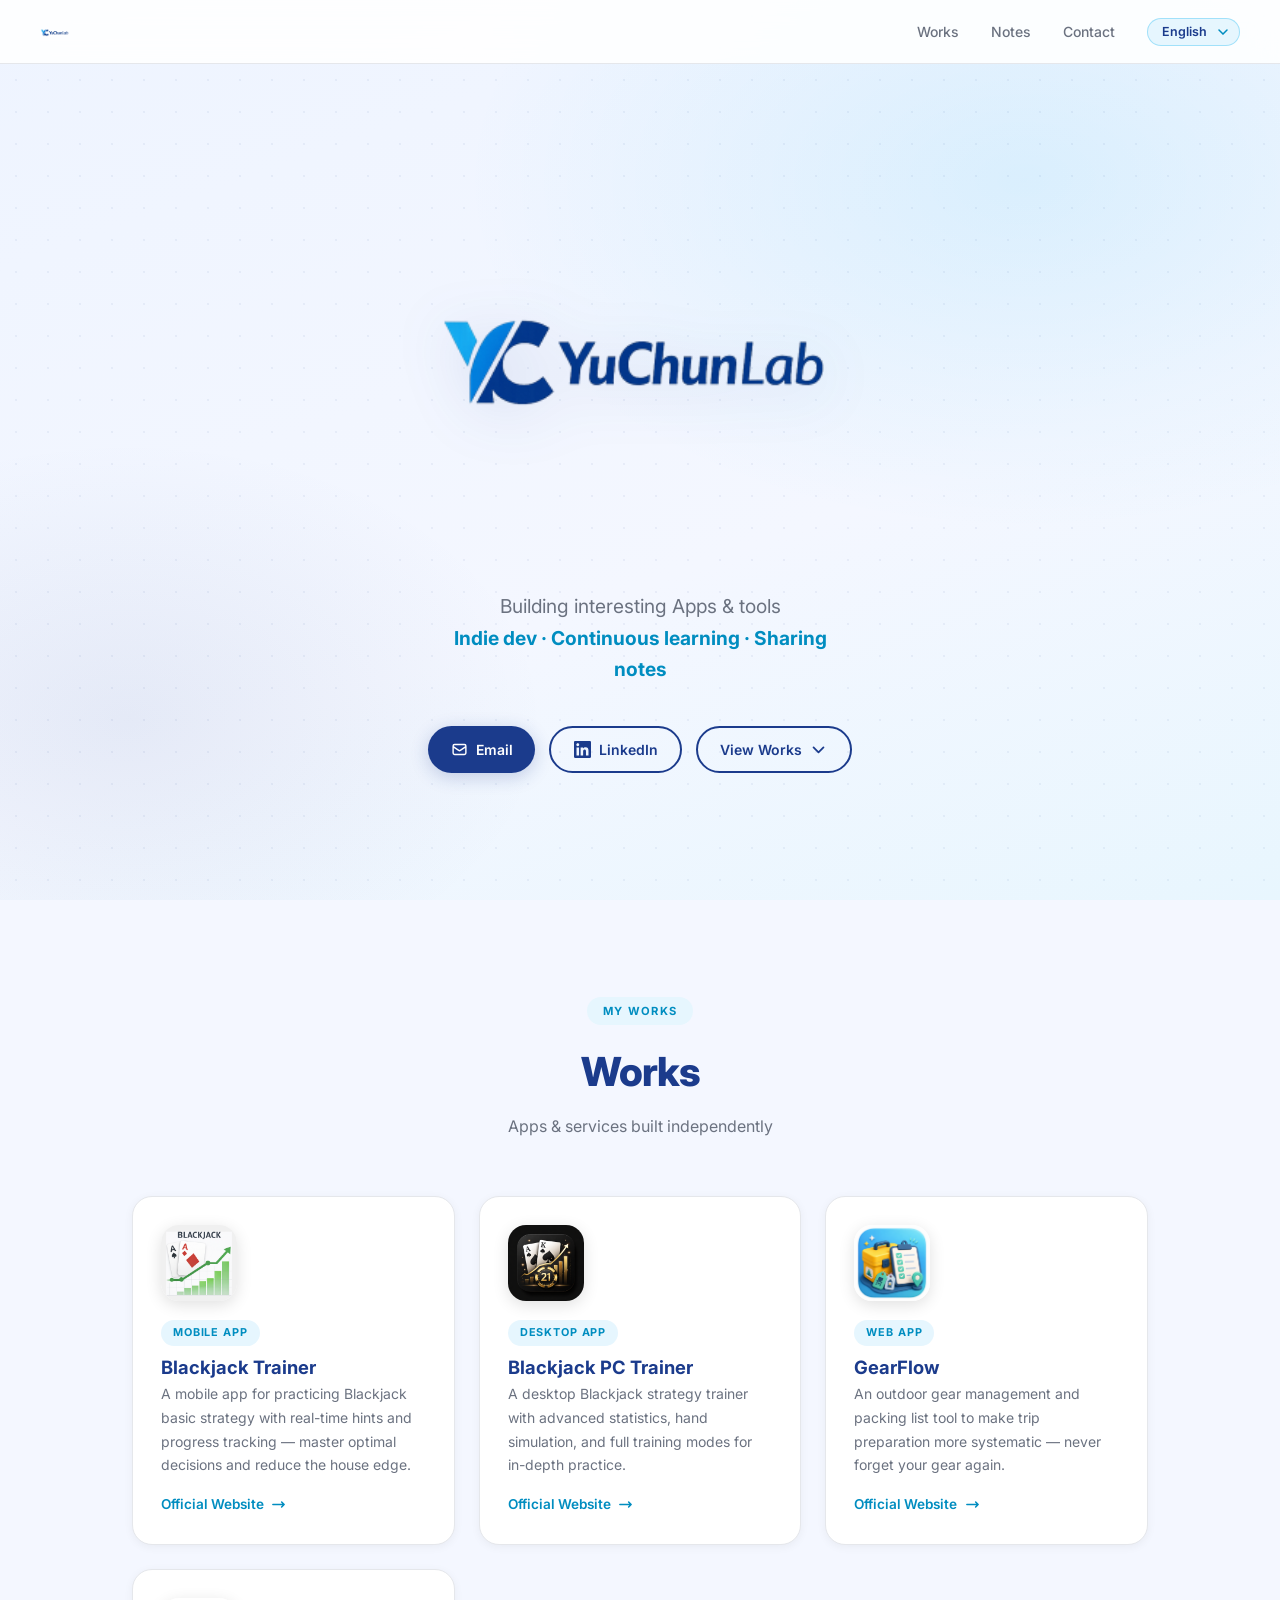
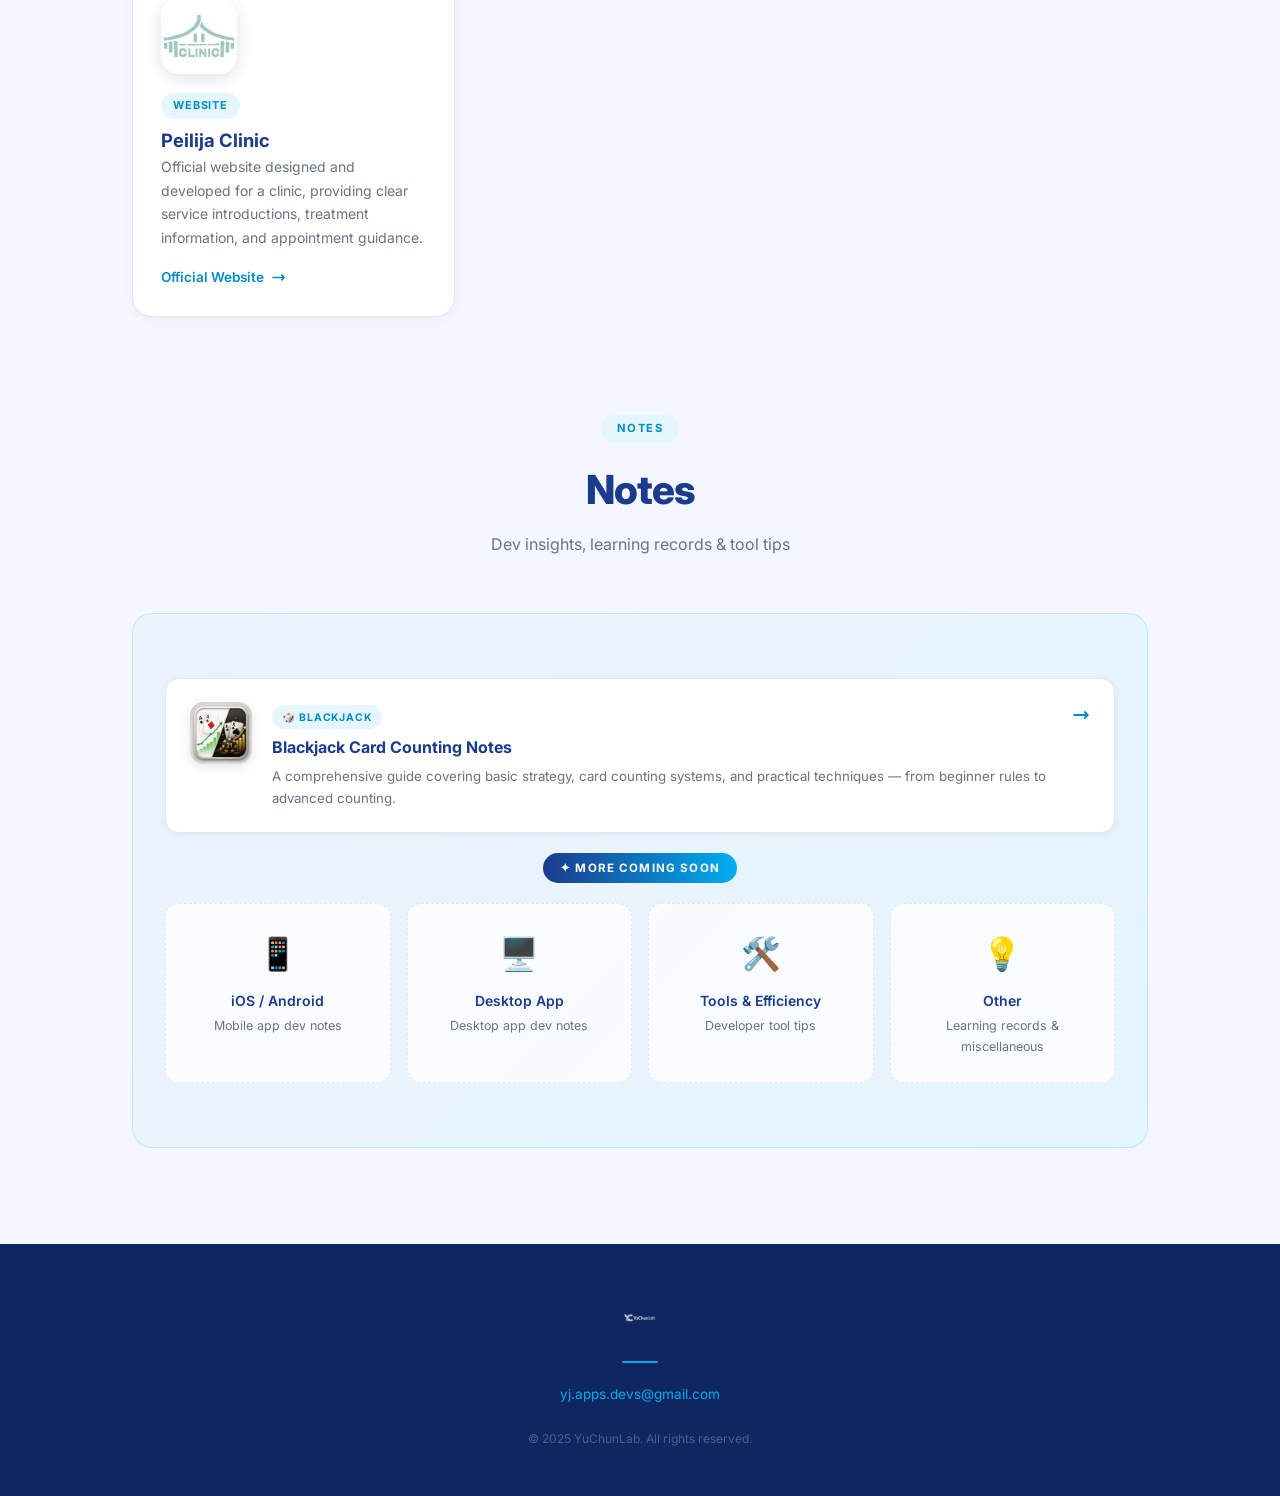
==== en/index.html @ 72a10dde "Initial commit" ====
<!DOCTYPE html>
<html lang="en">
<head>
  <meta charset="UTF-8">
  <meta name="viewport" content="width=device-width, initial-scale=1.0">
  <title>YuChunLab — Portfolio</title>
  <meta name="description" content="YuChunLab — Portfolio & notes by an indie developer">
  <link rel="icon" type="image/png" href="../assets/images/icon.png">
  <link rel="preconnect" href="https://fonts.googleapis.com">
  <link rel="preconnect" href="https://fonts.gstatic.com" crossorigin>
  <link href="https://fonts.googleapis.com/css2?family=Inter:wght@300;400;500;600;700;800&family=Noto+Sans+TC:wght@300;400;500;700&display=swap" rel="stylesheet">
  <link rel="stylesheet" href="../assets/css/style.css">
  <script>
    window.YCL_LANG_URLS = {
      'zh-Hant': '../zh-Hant/index.html',
      'en':      '../en/index.html',
      'ja':      '../ja/index.html'
    };
  </script>
</head>
<body>

  <nav>
    <a href="./index.html" class="nav-logo">
      <img src="../assets/images/icon.png" alt="YuChunLab">
    </a>
    <div class="nav-right">
      <ul class="nav-links">
        <li><a href="#works">Works</a></li>
        <li><a href="#notes">Notes</a></li>
        <li><a href="mailto:yj.apps.devs@gmail.com">Contact</a></li>
      </ul>
      <div class="lang-picker">
        <select id="langSelect" onchange="switchLanguage(this.value)">
          <option value="zh-Hant">中文</option>
          <option value="en">English</option>
          <option value="ja">日本語</option>
        </select>
      </div>
    </div>
  </nav>

  <section class="hero">
    <div class="hero-inner">
      <img class="hero-logo" src="../assets/images/icon.png" alt="YuChunLab">
      <p class="hero-tagline">
        Building interesting Apps &amp; tools<br>
        <strong>Indie dev · Continuous learning · Sharing notes</strong>
      </p>
      <div class="hero-social">
        <a href="mailto:yj.apps.devs@gmail.com" class="btn btn-primary">
          <svg xmlns="http://www.w3.org/2000/svg" fill="none" viewBox="0 0 24 24" stroke="currentColor" stroke-width="2">
            <path stroke-linecap="round" stroke-linejoin="round" d="M3 8l7.89 5.26a2 2 0 002.22 0L21 8M5 19h14a2 2 0 002-2V7a2 2 0 00-2-2H5a2 2 0 00-2 2v10a2 2 0 002 2z"/>
          </svg>
          Email
        </a>
        <a href="#" class="btn btn-outline">
          <svg xmlns="http://www.w3.org/2000/svg" viewBox="0 0 24 24" fill="currentColor">
            <path d="M20.447 20.452h-3.554v-5.569c0-1.328-.027-3.037-1.852-3.037-1.853 0-2.136 1.445-2.136 2.939v5.667H9.351V9h3.414v1.561h.046c.477-.9 1.637-1.85 3.37-1.85 3.601 0 4.267 2.37 4.267 5.455v6.286zM5.337 7.433c-1.144 0-2.063-.926-2.063-2.065 0-1.138.92-2.063 2.063-2.063 1.14 0 2.064.925 2.064 2.063 0 1.139-.925 2.065-2.064 2.065zm1.782 13.019H3.555V9h3.564v11.452zM22.225 0H1.771C.792 0 0 .774 0 1.729v20.542C0 23.227.792 24 1.771 24h20.451C23.2 24 24 23.227 24 22.271V1.729C24 .774 23.2 0 22.222 0h.003z"/>
          </svg>
          LinkedIn
        </a>
        <a href="#works" class="btn btn-outline">
          View Works
          <svg xmlns="http://www.w3.org/2000/svg" fill="none" viewBox="0 0 24 24" stroke="currentColor" stroke-width="2.5">
            <path stroke-linecap="round" stroke-linejoin="round" d="M19 9l-7 7-7-7"/>
          </svg>
        </a>
      </div>
    </div>
  </section>

  <div id="works" class="section-wrap">
    <div class="section-head">
      <span class="tag-label">My Works</span>
      <h2>Works</h2>
      <p>Apps &amp; services built independently</p>
    </div>
    <div class="works-grid">

      <div class="work-card">
        <div class="work-icon">
          <img src="../assets/images/blackjack_app_icon.png" alt="Blackjack Trainer App">
        </div>
        <div>
          <span class="work-type">Mobile App</span>
          <h3>Blackjack Trainer</h3>
          <p>A mobile app for practicing Blackjack basic strategy with real-time hints and progress tracking — master optimal decisions and reduce the house edge.</p>
        </div>
        <a href="https://blackjack.yuchunlab.com/en/content/app/overview" target="_blank" rel="noopener" class="work-link">
          Official Website
          <svg xmlns="http://www.w3.org/2000/svg" fill="none" viewBox="0 0 24 24" stroke="currentColor" stroke-width="2.5">
            <path stroke-linecap="round" stroke-linejoin="round" d="M17 8l4 4m0 0l-4 4m4-4H3"/>
          </svg>
        </a>
      </div>

      <div class="work-card">
        <div class="work-icon">
          <img src="../assets/images/blackjack_pcapp_icon.png" alt="Blackjack PC Trainer">
        </div>
        <div>
          <span class="work-type">Desktop App</span>
          <h3>Blackjack PC Trainer</h3>
          <p>A desktop Blackjack strategy trainer with advanced statistics, hand simulation, and full training modes for in-depth practice.</p>
        </div>
        <a href="https://blackjack.yuchunlab.com/en/content/pc/overview" target="_blank" rel="noopener" class="work-link">
          Official Website
          <svg xmlns="http://www.w3.org/2000/svg" fill="none" viewBox="0 0 24 24" stroke="currentColor" stroke-width="2.5">
            <path stroke-linecap="round" stroke-linejoin="round" d="M17 8l4 4m0 0l-4 4m4-4H3"/>
          </svg>
        </a>
      </div>

      <div class="work-card">
        <div class="work-icon">
          <img src="../assets/images/gearflow_icon.png" alt="GearFlow">
        </div>
        <div>
          <span class="work-type">Web App</span>
          <h3>GearFlow</h3>
          <p>An outdoor gear management and packing list tool to make trip preparation more systematic — never forget your gear again.</p>
        </div>
        <a href="https://gearflow.yuchunlab.com/" target="_blank" rel="noopener" class="work-link">
          Official Website
          <svg xmlns="http://www.w3.org/2000/svg" fill="none" viewBox="0 0 24 24" stroke="currentColor" stroke-width="2.5">
            <path stroke-linecap="round" stroke-linejoin="round" d="M17 8l4 4m0 0l-4 4m4-4H3"/>
          </svg>
        </a>
      </div>

      <div class="work-card">
        <div class="work-icon">
          <img src="../assets/images/peilija_icon.jpg" alt="Peilija Clinic">
        </div>
        <div>
          <span class="work-type">Website</span>
          <h3>Peilija Clinic</h3>
          <p>Official website designed and developed for a clinic, providing clear service introductions, treatment information, and appointment guidance.</p>
        </div>
        <a href="https://peilija.com" target="_blank" rel="noopener" class="work-link">
          Official Website
          <svg xmlns="http://www.w3.org/2000/svg" fill="none" viewBox="0 0 24 24" stroke="currentColor" stroke-width="2.5">
            <path stroke-linecap="round" stroke-linejoin="round" d="M17 8l4 4m0 0l-4 4m4-4H3"/>
          </svg>
        </a>
      </div>

    </div>
  </div>

  <div id="notes" class="section-wrap" style="padding-top: 0;">
    <div class="section-head">
      <span class="tag-label">Notes</span>
      <h2>Notes</h2>
      <p>Dev insights, learning records &amp; tool tips</p>
    </div>
    <div class="notes-shell">
      <a href="https://blackjack.yuchunlab.com" target="_blank" rel="noopener" class="note-card">
        <div class="note-card-icon">
          <img src="../assets/images/blackjack_icon.png" alt="Blackjack Notes">
        </div>
        <div class="note-card-body">
          <span class="note-card-tag">🎲 Blackjack</span>
          <h4>Blackjack Card Counting Notes</h4>
          <p>A comprehensive guide covering basic strategy, card counting systems, and practical techniques — from beginner rules to advanced counting.</p>
        </div>
        <svg class="note-card-arrow" xmlns="http://www.w3.org/2000/svg" fill="none" viewBox="0 0 24 24" stroke="currentColor" stroke-width="2.5">
          <path stroke-linecap="round" stroke-linejoin="round" d="M17 8l4 4m0 0l-4 4m4-4H3"/>
        </svg>
      </a>
      <div class="coming-badge">✦ More Coming Soon</div>
      <div class="notes-grid">
        <div class="note-item">
          <span class="ni-icon">📱</span>
          <h4>iOS / Android</h4>
          <p>Mobile app dev notes</p>
        </div>
        <div class="note-item">
          <span class="ni-icon">🖥️</span>
          <h4>Desktop App</h4>
          <p>Desktop app dev notes</p>
        </div>
        <div class="note-item">
          <span class="ni-icon">🛠️</span>
          <h4>Tools &amp; Efficiency</h4>
          <p>Developer tool tips</p>
        </div>
        <div class="note-item">
          <span class="ni-icon">💡</span>
          <h4>Other</h4>
          <p>Learning records &amp; miscellaneous</p>
        </div>
      </div>
    </div>
  </div>

  <footer>
    <div class="footer-logo">
      <img src="../assets/images/icon.png" alt="YuChunLab">
    </div>
    <div class="footer-line"></div>
    <p><a href="mailto:yj.apps.devs@gmail.com">yj.apps.devs@gmail.com</a></p>
    <p class="footer-copy">© 2025 YuChunLab. All rights reserved.</p>
  </footer>

  <script src="../assets/js/i18n.js"></script>
</body>
</html>
---- assets/css/style.css ----
/* ─── Reset ─── */
*, *::before, *::after { box-sizing: border-box; margin: 0; padding: 0; }

:root {
  --navy:      #1B3B8C;
  --navy-dark: #0F2660;
  --sky:       #00AEEF;
  --sky-dark:  #008DC0;
  --sky-light: #E6F6FE;
  --bg:        #F4F7FF;
  --card:      #FFFFFF;
  --text:      #111827;
  --muted:     #6B7280;
  --border:    #E5E7EB;
  --r-lg:      20px;
  --r-md:      14px;
}

html { scroll-behavior: smooth; }

body {
  font-family: 'Inter', 'Noto Sans TC', 'Noto Sans JP', sans-serif;
  background: var(--bg);
  color: var(--text);
  line-height: 1.65;
  -webkit-font-smoothing: antialiased;
}

/* ─── NAV ─── */
nav {
  position: fixed;
  inset: 0 0 auto 0;
  z-index: 200;
  height: 64px;
  background: rgba(255,255,255,0.88);
  backdrop-filter: blur(14px);
  -webkit-backdrop-filter: blur(14px);
  border-bottom: 1px solid var(--border);
  display: flex;
  align-items: center;
  justify-content: space-between;
  padding: 0 2.5rem;
}

.nav-logo {
  display: flex;
  align-items: center;
  text-decoration: none;
  flex-shrink: 0;
}
.nav-logo img { height: 30px; width: auto; }

.nav-right {
  display: flex;
  align-items: center;
  gap: 2rem;
}

.nav-links {
  display: flex;
  gap: 2rem;
  list-style: none;
}
.nav-links a {
  color: var(--muted);
  text-decoration: none;
  font-size: 0.875rem;
  font-weight: 500;
  transition: color 0.18s;
}
.nav-links a:hover { color: var(--navy); }

/* Language picker */
.lang-picker select {
  -webkit-appearance: none;
  appearance: none;
  background: var(--sky-light) url("data:image/svg+xml,%3Csvg xmlns='http://www.w3.org/2000/svg' width='10' height='6' viewBox='0 0 10 6'%3E%3Cpath d='M1 1l4 4 4-4' stroke='%23008DC0' stroke-width='1.5' fill='none' stroke-linecap='round'/%3E%3C/svg%3E") no-repeat right 0.7rem center;
  background-size: 10px;
  border: 1.5px solid rgba(0,174,239,0.3);
  border-radius: 20px;
  padding: 0.35rem 2rem 0.35rem 0.9rem;
  font-size: 0.78rem;
  font-weight: 600;
  color: var(--navy);
  cursor: pointer;
  outline: none;
  font-family: inherit;
  transition: border-color 0.18s, background-color 0.18s;
}
.lang-picker select:hover,
.lang-picker select:focus {
  border-color: var(--sky);
  background-color: #fff;
}

/* ─── HERO ─── */
.hero {
  min-height: 100vh;
  display: flex;
  align-items: center;
  justify-content: center;
  text-align: center;
  padding: 96px 2rem 5rem;
  background:
    radial-gradient(ellipse 800px 500px at 80% 20%, rgba(0,174,239,0.10) 0%, transparent 70%),
    radial-gradient(ellipse 600px 400px at 10% 80%, rgba(27,59,140,0.07) 0%, transparent 70%),
    linear-gradient(160deg, #EEF4FF 0%, #F4F7FF 60%, #E8F6FE 100%);
  position: relative;
  overflow: hidden;
}
.hero::before {
  content: '';
  position: absolute;
  inset: 0;
  background-image: radial-gradient(rgba(27,59,140,0.06) 1px, transparent 1px);
  background-size: 32px 32px;
  pointer-events: none;
}

.hero-inner {
  position: relative;
  z-index: 1;
  display: flex;
  flex-direction: column;
  align-items: center;
}

.hero-logo {
  width: 420px;
  max-width: 82vw;
  margin-bottom: 1.75rem;
  filter: drop-shadow(0 8px 28px rgba(27,59,140,0.14));
  animation: floatIn 0.75s cubic-bezier(0.22,1,0.36,1) both;
}

.hero-tagline {
  font-size: clamp(1rem, 2.5vw, 1.2rem);
  color: var(--muted);
  max-width: 420px;
  margin-bottom: 2.5rem;
  animation: floatIn 0.75s 0.1s cubic-bezier(0.22,1,0.36,1) both;
}
.hero-tagline strong { color: var(--sky-dark); }

.hero-social {
  display: flex;
  gap: 0.875rem;
  flex-wrap: wrap;
  justify-content: center;
  animation: floatIn 0.75s 0.2s cubic-bezier(0.22,1,0.36,1) both;
}

@keyframes floatIn {
  from { opacity: 0; transform: translateY(22px); }
  to   { opacity: 1; transform: translateY(0); }
}

/* ─── BUTTONS ─── */
.btn {
  display: inline-flex;
  align-items: center;
  gap: 0.5rem;
  padding: 0.625rem 1.4rem;
  border-radius: 50px;
  font-size: 0.875rem;
  font-weight: 600;
  text-decoration: none;
  transition: transform 0.18s, box-shadow 0.18s, background 0.18s, color 0.18s;
  border: none;
  cursor: pointer;
}
.btn svg { width: 17px; height: 17px; flex-shrink: 0; }
.btn-primary {
  background: var(--navy);
  color: #fff;
  box-shadow: 0 4px 18px rgba(27,59,140,0.22);
}
.btn-primary:hover {
  background: var(--navy-dark);
  transform: translateY(-2px);
  box-shadow: 0 8px 28px rgba(27,59,140,0.3);
}
.btn-outline {
  background: transparent;
  color: var(--navy);
  border: 2px solid var(--navy);
}
.btn-outline:hover {
  background: var(--navy);
  color: #fff;
  transform: translateY(-2px);
}

/* ─── SECTION ─── */
.section-wrap {
  max-width: 1080px;
  margin: 0 auto;
  padding: 6rem 2rem;
}

.section-head {
  text-align: center;
  margin-bottom: 3.5rem;
}
.tag-label {
  display: inline-block;
  background: var(--sky-light);
  color: var(--sky-dark);
  font-size: 0.7rem;
  font-weight: 700;
  letter-spacing: 0.12em;
  text-transform: uppercase;
  padding: 0.3rem 1rem;
  border-radius: 50px;
  margin-bottom: 0.875rem;
}
.section-head h2 {
  font-size: clamp(1.75rem, 3.5vw, 2.5rem);
  font-weight: 800;
  color: var(--navy);
  letter-spacing: -0.025em;
  margin-bottom: 0.5rem;
}
.section-head p { color: var(--muted); font-size: 1rem; }

/* ─── WORKS ─── */
.works-grid {
  display: grid;
  grid-template-columns: repeat(auto-fit, minmax(300px, 1fr));
  gap: 1.5rem;
}

.work-card {
  background: var(--card);
  border: 1px solid var(--border);
  border-radius: var(--r-lg);
  padding: 1.75rem;
  display: flex;
  flex-direction: column;
  gap: 1rem;
  box-shadow: 0 2px 10px rgba(0,0,0,0.05);
  transition: transform 0.25s cubic-bezier(0.22,1,0.36,1), box-shadow 0.25s, border-color 0.25s;
}
.work-card:hover {
  transform: translateY(-6px);
  box-shadow: 0 18px 48px rgba(27,59,140,0.13);
  border-color: var(--sky);
}

.work-icon {
  width: 76px;
  height: 76px;
  border-radius: 18px;
  overflow: hidden;
  box-shadow: 0 4px 16px rgba(0,0,0,0.12);
  flex-shrink: 0;
}
.work-icon img { width: 100%; height: 100%; object-fit: cover; }

.work-type {
  display: inline-block;
  background: var(--sky-light);
  color: var(--sky-dark);
  font-size: 0.68rem;
  font-weight: 700;
  letter-spacing: 0.08em;
  text-transform: uppercase;
  padding: 0.25rem 0.75rem;
  border-radius: 50px;
  margin-bottom: 0.375rem;
}

.work-card h3 {
  font-size: 1.15rem;
  font-weight: 700;
  color: var(--navy);
}
.work-card p {
  font-size: 0.875rem;
  color: var(--muted);
  line-height: 1.7;
  flex: 1;
}

.work-link {
  display: inline-flex;
  align-items: center;
  gap: 0.45rem;
  color: var(--sky-dark);
  text-decoration: none;
  font-size: 0.85rem;
  font-weight: 600;
  margin-top: auto;
  transition: gap 0.18s, color 0.18s;
}
.work-link:hover { gap: 0.7rem; color: var(--navy); }
.work-link svg { width: 15px; height: 15px; }

/* ─── NOTES ─── */
.note-card {
  display: flex;
  align-items: flex-start;
  gap: 1.25rem;
  background: var(--card);
  border: 1px solid var(--border);
  border-radius: var(--r-md);
  padding: 1.4rem 1.5rem;
  margin-bottom: 1.25rem;
  text-decoration: none;
  color: inherit;
  text-align: left;
  box-shadow: 0 2px 10px rgba(0,0,0,0.05);
  transition: transform 0.25s cubic-bezier(0.22,1,0.36,1), box-shadow 0.25s, border-color 0.25s;
}
.note-card:hover {
  transform: translateY(-4px);
  box-shadow: 0 12px 36px rgba(27,59,140,0.12);
  border-color: var(--sky);
}
.note-card-icon {
  width: 62px;
  height: 62px;
  border-radius: 14px;
  overflow: hidden;
  flex-shrink: 0;
  box-shadow: 0 3px 12px rgba(0,0,0,0.1);
}
.note-card-icon img { width: 100%; height: 100%; object-fit: cover; }
.note-card-body { flex: 1; min-width: 0; }
.note-card-tag {
  display: inline-block;
  background: var(--sky-light);
  color: var(--sky-dark);
  font-size: 0.65rem;
  font-weight: 700;
  letter-spacing: 0.08em;
  text-transform: uppercase;
  padding: 0.2rem 0.65rem;
  border-radius: 50px;
  margin-bottom: 0.35rem;
}
.note-card-body h4 {
  font-size: 1rem;
  font-weight: 700;
  color: var(--navy);
  margin-bottom: 0.3rem;
}
.note-card-body p { font-size: 0.83rem; color: var(--muted); line-height: 1.65; }
.note-card-arrow {
  width: 18px;
  height: 18px;
  color: var(--sky-dark);
  flex-shrink: 0;
  margin-top: 4px;
  transition: transform 0.18s;
}
.note-card:hover .note-card-arrow { transform: translateX(4px); }

.notes-shell {
  background: linear-gradient(135deg, #EDF3FF 0%, #E4F5FD 100%);
  border: 1px solid rgba(0,174,239,0.18);
  border-radius: var(--r-lg);
  padding: 4rem 2rem;
  text-align: center;
}
.coming-badge {
  display: inline-block;
  background: linear-gradient(90deg, var(--navy), var(--sky));
  color: #fff;
  font-size: 0.72rem;
  font-weight: 700;
  letter-spacing: 0.1em;
  text-transform: uppercase;
  padding: 0.35rem 1.1rem;
  border-radius: 50px;
  margin-bottom: 1.25rem;
}
.notes-shell h3 {
  font-size: 1.45rem;
  font-weight: 700;
  color: var(--navy);
  margin-bottom: 0.5rem;
}
.notes-shell > p {
  color: var(--muted);
  max-width: 380px;
  margin: 0 auto 2.5rem;
  font-size: 0.9rem;
}
.notes-grid {
  display: grid;
  grid-template-columns: repeat(auto-fit, minmax(180px, 1fr));
  gap: 1rem;
}
.note-item {
  background: rgba(255,255,255,0.75);
  border: 1.5px dashed var(--border);
  border-radius: var(--r-md);
  padding: 1.5rem 1rem;
}
.note-item .ni-icon { font-size: 2rem; margin-bottom: 0.5rem; display: block; }
.note-item h4 { font-size: 0.875rem; font-weight: 600; color: var(--navy); margin-bottom: 0.25rem; }
.note-item p { font-size: 0.78rem; color: var(--muted); }

/* ─── FOOTER ─── */
footer {
  background: var(--navy-dark);
  color: rgba(255,255,255,0.65);
  text-align: center;
  padding: 3.5rem 2rem 2.5rem;
}
.footer-logo { margin-bottom: 1.25rem; }
.footer-logo img { height: 34px; filter: brightness(0) invert(1); opacity: 0.85; }
.footer-line { width: 36px; height: 2px; background: var(--sky); margin: 0 auto 1.25rem; border-radius: 2px; }
footer p { font-size: 0.85rem; margin-bottom: 0.4rem; }
footer a { color: var(--sky); text-decoration: none; }
footer a:hover { text-decoration: underline; }
.footer-copy { margin-top: 1.5rem; font-size: 0.75rem; opacity: 0.4; }

/* ─── RESPONSIVE ─── */
@media (max-width: 680px) {
  nav { padding: 0 1.25rem; }
  .nav-links { display: none; }
  .nav-right { gap: 0; }
  .section-wrap { padding: 4rem 1.25rem; }
  .works-grid { grid-template-columns: 1fr; }
  .notes-shell { padding: 3rem 1.25rem; }
}
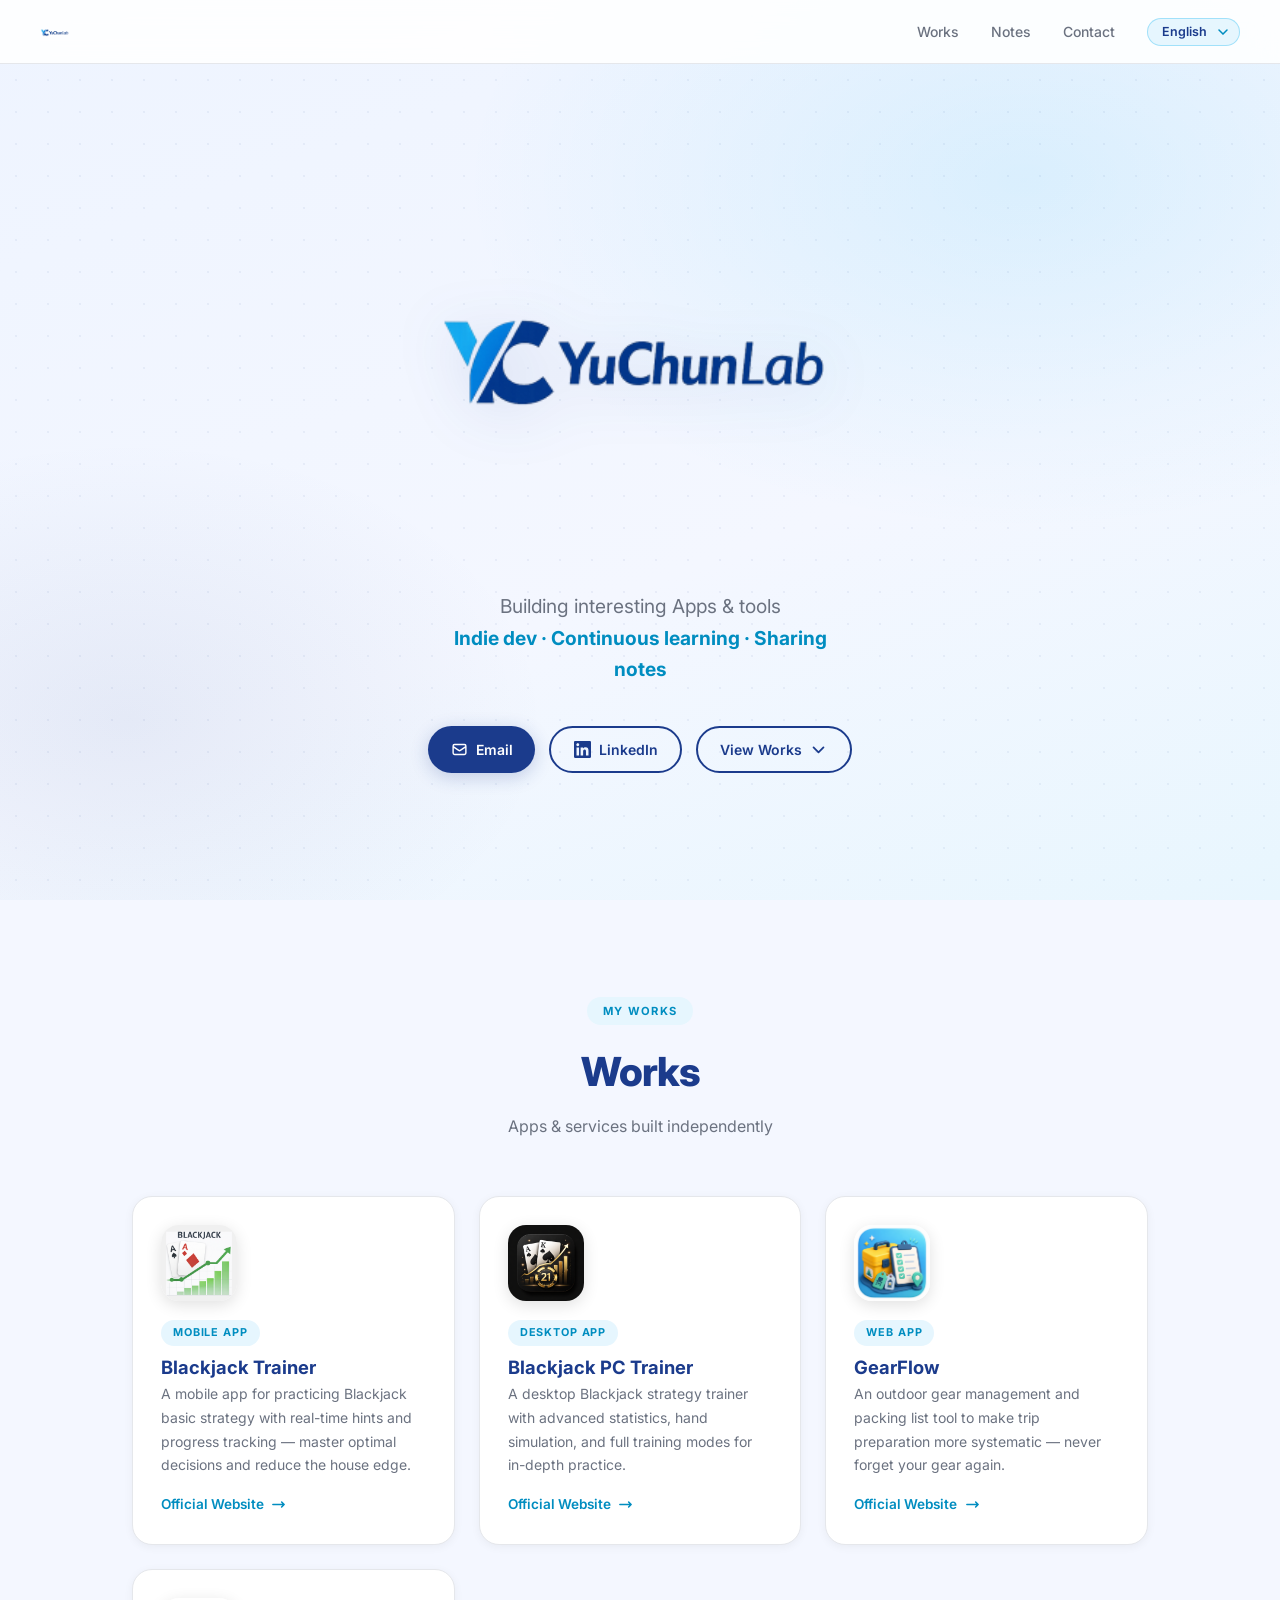
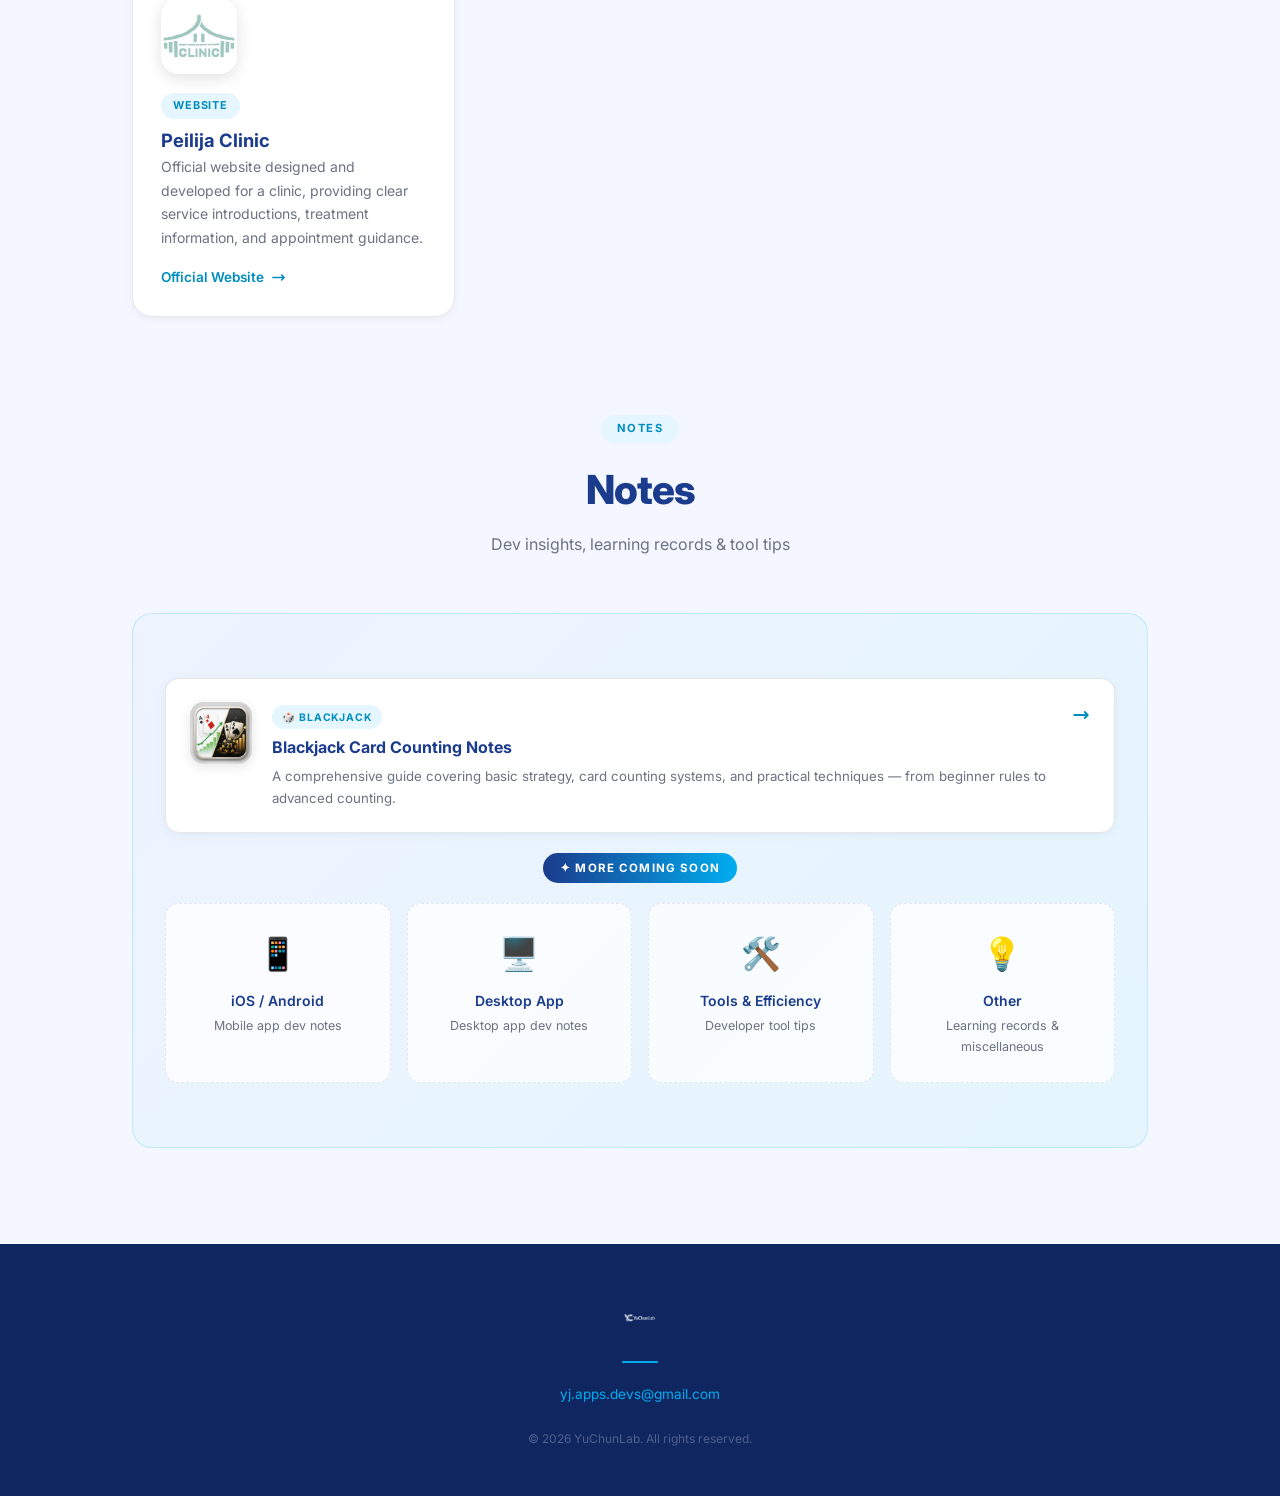
==== commit c534215e: "Fix copyright year to 2026" ====
--- a/en/index.html
+++ b/en/index.html
@@ -201,7 +201,7 @@
     </div>
     <div class="footer-line"></div>
     <p><a href="mailto:yj.apps.devs@gmail.com">yj.apps.devs@gmail.com</a></p>
-    <p class="footer-copy">© 2025 YuChunLab. All rights reserved.</p>
+    <p class="footer-copy">© 2026 YuChunLab. All rights reserved.</p>
   </footer>
 
   <script src="../assets/js/i18n.js"></script>
